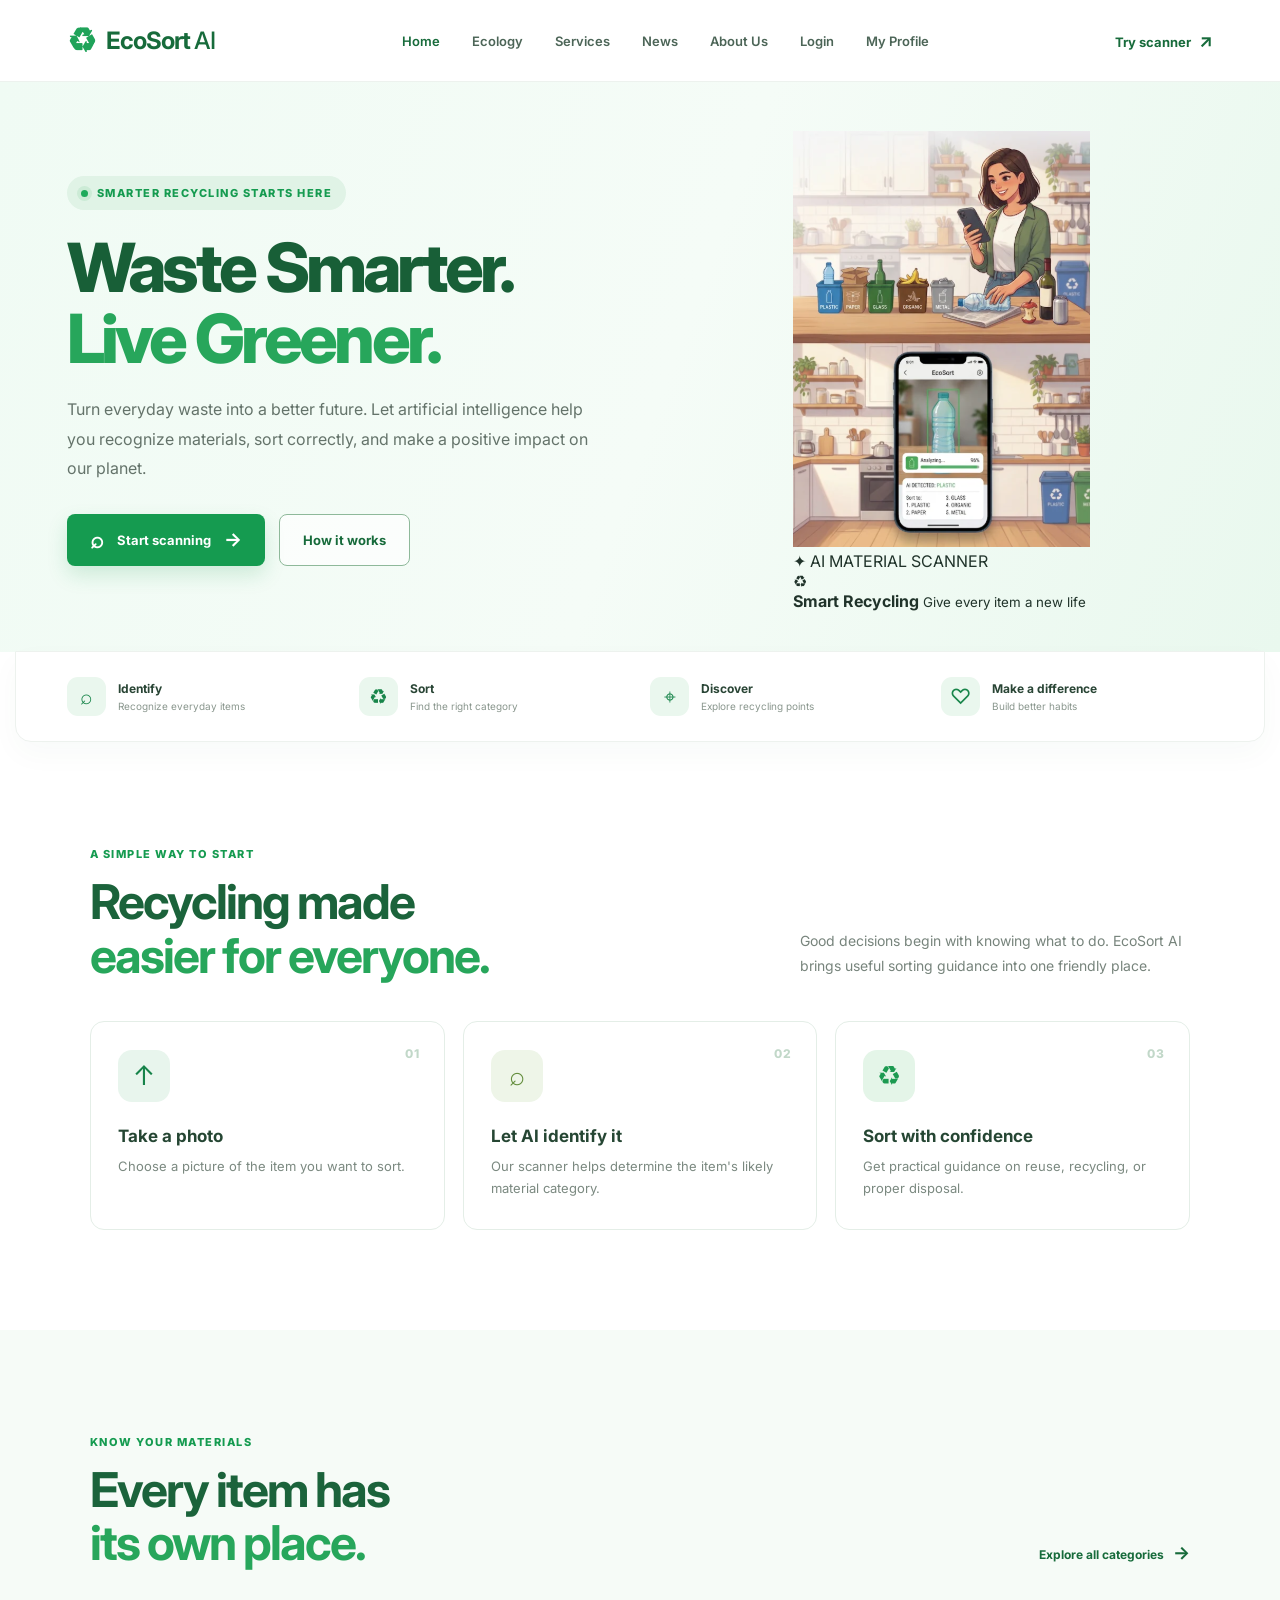
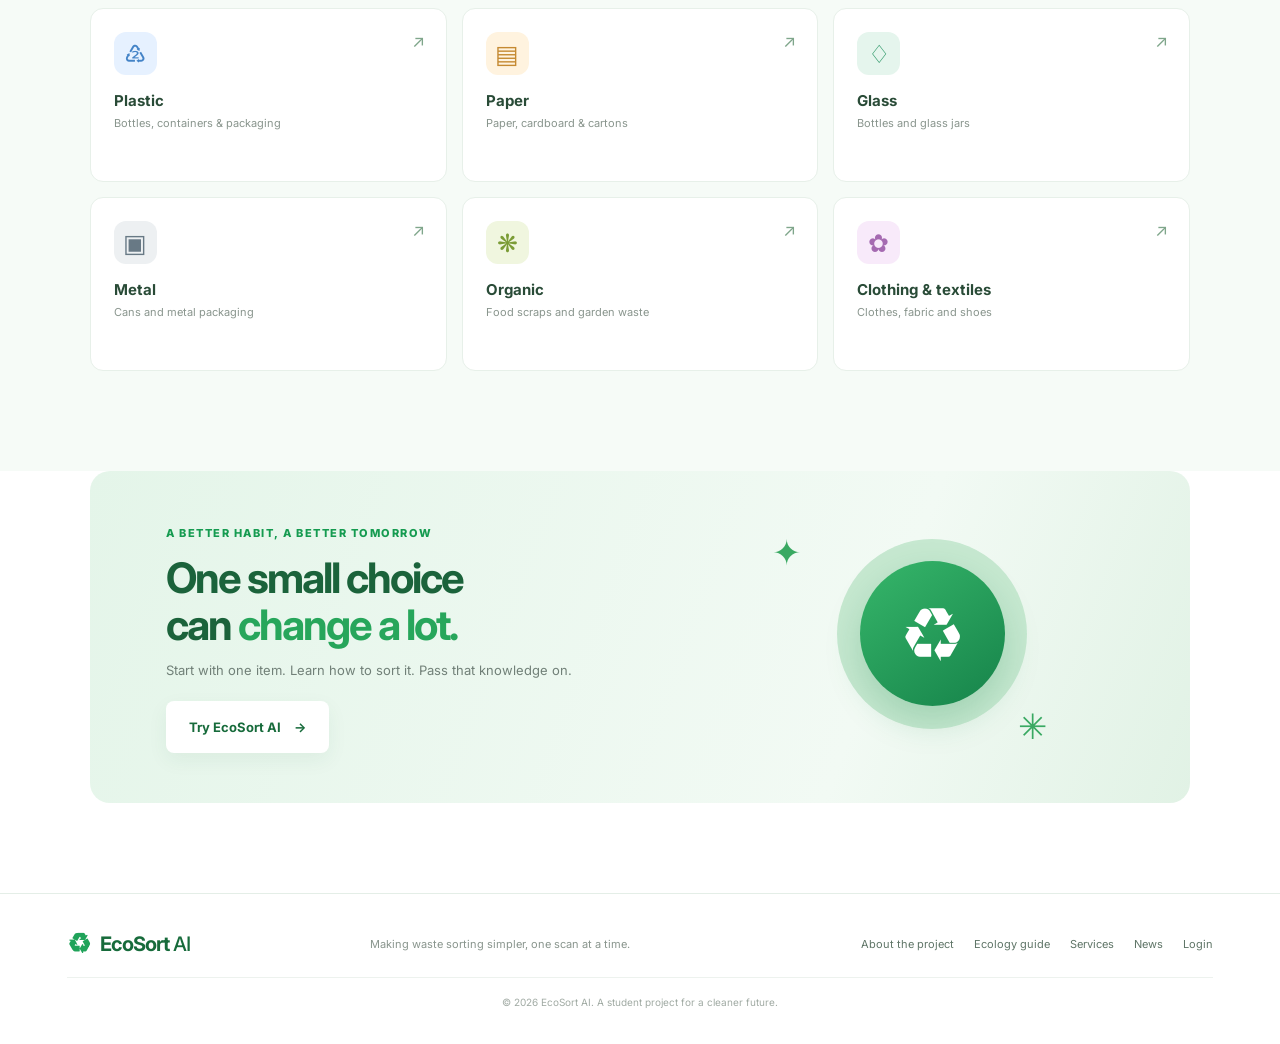
==== index.html @ e0323ab4 "Initial EcoSort AI website" ====
<!DOCTYPE html>
<html lang="en">
<head>
  <meta charset="UTF-8">
  <meta name="viewport" content="width=device-width, initial-scale=1.0">
  <meta name="description" content="EcoSort AI helps you identify waste and learn how to sort it correctly.">
  <title>EcoSort AI — Give Waste a Second Life</title>
  <link rel="preconnect" href="https://fonts.googleapis.com">
  <link rel="preconnect" href="https://fonts.gstatic.com" crossorigin>
  <link href="https://fonts.googleapis.com/css2?family=Inter:wght@400;500;600;700;800&display=swap" rel="stylesheet">
  <link rel="stylesheet" href="style.css">
  <script src="script.js" defer></script>
</head>
<body class="home-page">
  <header class="site-header">
    <a class="brand" href="index.html" aria-label="EcoSort AI home">
      <span class="brand-mark" aria-hidden="true">♻</span>
      <span>EcoSort <b>AI</b></span>
    </a>

    <button class="menu-toggle" type="button" aria-label="Open navigation" aria-expanded="false">
      <span></span><span></span><span></span>
    </button>

    <nav class="main-nav" aria-label="Main navigation">
      <a class="active" href="index.html">Home</a>
      <a href="ecology.html">Ecology</a>
      <a href="services.html">Services</a>
      <a href="news.html">News</a>
      <a href="about.html">About Us</a>
      <a href="login.html">Login</a>
      <a href="profile.html">My Profile</a>
    </nav>
    <a class="header-link" href="scanner.html">Try scanner <span>↗</span></a>
  </header>

  <main>
    <section class="hero">
      <div class="hero-copy">
        <div class="eyebrow"><span class="eyebrow-dot"></span> SMARTER RECYCLING STARTS HERE</div>
        <h1>Waste Smarter.<br><span>Live Greener.</span></h1>
        <p class="hero-description">
  Turn everyday waste into a better future. Let artificial intelligence
  help you recognize materials, sort correctly, and make a positive
  impact on our planet.
</p>
        <div class="hero-actions">
          <a class="button button-primary" href="services.html"><span class="button-icon">⌕</span> Start scanning <span class="arrow">→</span></a>
          <a class="button button-secondary" href="#how-it-works">How it works</a>
        </div>
      </div>

      <div class="hero-visual eco-visual">

  <div class="eco-orbit orbit-one"></div>
  <div class="eco-orbit orbit-two"></div>

  <div class="eco-main-card">
    <img src="images/bins.png" alt="EcoSort recycling system">

    <div class="eco-scan-line"></div>

    <div class="eco-ai-badge">
      <span>✦</span>
      AI MATERIAL SCANNER
    </div>

    <div class="eco-center-label">
      <span>♻</span>
      <div>
        <b>Smart Recycling</b>
        <small>Give every item a new life</small>
      </div>
    </div>
  </div>



</div>
    </section>

    <section class="trust-strip" aria-label="Platform benefits">
      <div><span class="strip-icon">⌕</span><span><b>Identify</b><small>Recognize everyday items</small></span></div>
      <div><span class="strip-icon">♻</span><span><b>Sort</b><small>Find the right category</small></span></div>
      <div><span class="strip-icon">⌖</span><span><b>Discover</b><small>Explore recycling points</small></span></div>
      <div><span class="strip-icon">♡</span><span><b>Make a difference</b><small>Build better habits</small></span></div>
    </section>

    <section class="section intro-section" id="how-it-works">
      <div class="section-heading">
        <div><span class="section-kicker">A SIMPLE WAY TO START</span><h2>Recycling made<br><span>easier for everyone.</span></h2></div>
        <p>Good decisions begin with knowing what to do. EcoSort AI brings useful sorting guidance into one friendly place.</p>
      </div>
      <div class="steps-grid">
        <article class="step-card"><span class="step-number">01</span><div class="step-symbol symbol-upload">↑</div><h3>Take a photo</h3><p>Choose a picture of the item you want to sort.</p></article>
        <article class="step-card"><span class="step-number">02</span><div class="step-symbol symbol-scan">⌕</div><h3>Let AI identify it</h3><p>Our scanner helps determine the item's likely material category.</p></article>
        <article class="step-card"><span class="step-number">03</span><div class="step-symbol symbol-leaf">♻</div><h3>Sort with confidence</h3><p>Get practical guidance on reuse, recycling, or proper disposal.</p></article>
      </div>
    </section>

    <section class="section categories-section" id="categories-preview">
      <div class="section-heading compact-heading">
        <div><span class="section-kicker">KNOW YOUR MATERIALS</span><h2>Every item has<br><span>its own place.</span></h2></div>
        <a class="text-link" href="ecology.html">Explore all categories <span>→</span></a>
      </div>
      <div class="category-grid">
        <a class="category-card cat-plastic" href="ecology.html"><span class="category-emoji">♴</span><span class="category-name">Plastic</span><span class="category-desc">Bottles, containers & packaging</span><span class="category-arrow">↗</span></a>
        <a class="category-card cat-paper" href="ecology.html"><span class="category-emoji">▤</span><span class="category-name">Paper</span><span class="category-desc">Paper, cardboard & cartons</span><span class="category-arrow">↗</span></a>
        <a class="category-card cat-glass" href="ecology.html"><span class="category-emoji">♢</span><span class="category-name">Glass</span><span class="category-desc">Bottles and glass jars</span><span class="category-arrow">↗</span></a>
        <a class="category-card cat-metal" href="ecology.html"><span class="category-emoji">▣</span><span class="category-name">Metal</span><span class="category-desc">Cans and metal packaging</span><span class="category-arrow">↗</span></a>
        <a class="category-card cat-organic" href="ecology.html"><span class="category-emoji">❋</span><span class="category-name">Organic</span><span class="category-desc">Food scraps and garden waste</span><span class="category-arrow">↗</span></a>
        <a class="category-card cat-textile" href="ecology.html"><span class="category-emoji">✿</span><span class="category-name">Clothing & textiles</span><span class="category-desc">Clothes, fabric and shoes</span><span class="category-arrow">↗</span></a>
      </div>
    </section>

    <section class="impact-banner">
      <div class="impact-copy"><span class="section-kicker">A BETTER HABIT, A BETTER TOMORROW</span><h2>One small choice<br>can <span>change a lot.</span></h2><p>Start with one item. Learn how to sort it. Pass that knowledge on.</p><a class="button button-light" href="services.html">Try EcoSort AI <span>→</span></a></div>
      <div class="impact-art" aria-hidden="true"><div class="impact-circle circle-back"></div><div class="impact-circle circle-front">♻</div><span class="leaf leaf-a">✦</span><span class="leaf leaf-b">✳</span></div>
    </section>
  </main>

  <footer class="site-footer" id="about-preview">
    <a class="brand footer-brand" href="index.html"><span class="brand-mark">♻</span><span>EcoSort <b>AI</b></span></a>
    <p>Making waste sorting simpler, one scan at a time.</p>
    <div class="footer-links"><a href="about.html">About the project</a><a href="ecology.html">Ecology guide</a><a href="services.html">Services</a><a href="news.html">News</a><a href="login.html">Login</a></div>
    <small>© <span id="year"></span> EcoSort AI. A student project for a cleaner future.</small>
  </footer>
</body>
</html>
---- style.css ----
:root{--green:#176b3b;--green-dark:#10552f;--bright:#159b50;--mint:#effaf3;--mint-2:#e2f4e8;--text:#20332a;--muted:#68776f;--line:#e4eee7;--white:#fff;--font:'Inter',Arial,sans-serif}*{box-sizing:border-box;margin:0;padding:0}html{scroll-behavior:smooth}body{font-family:var(--font);color:var(--text);background:#fff;-webkit-font-smoothing:antialiased}a{color:inherit;text-decoration:none}.site-header{height:82px;padding:0 clamp(22px,5.2vw,82px);display:flex;align-items:center;justify-content:space-between;background:rgba(255,255,255,.96);border-bottom:1px solid #edf2ee;position:sticky;top:0;z-index:20;backdrop-filter:blur(12px)}.brand{display:inline-flex;align-items:center;gap:10px;color:var(--green);font-size:24px;font-weight:700;letter-spacing:-1px;white-space:nowrap}.brand b{font-weight:500}.brand-mark{font-size:33px;line-height:1;color:#20a35a}.main-nav{display:flex;align-items:center;gap:clamp(16px,2.5vw,38px);margin:0 24px}.main-nav a{font-size:13px;font-weight:600;color:#4c6557;transition:color .2s}.main-nav a:hover,.main-nav a.active{color:var(--green)}.header-link{font-size:13px;font-weight:700;color:var(--green);white-space:nowrap}.header-link span{font-size:18px;margin-left:5px}.menu-toggle{display:none}.hero{min-height:570px;padding:68px clamp(22px,5.2vw,82px) 60px;background:linear-gradient(110deg,#f0fbf4 0%,#f5fcf7 52%,#e9f8ee 100%);display:grid;grid-template-columns:1fr 1fr;align-items:center;gap:5.2%;overflow:hidden}.hero-copy{max-width:610px;position:relative;z-index:2}.eyebrow,.section-kicker{font-size:11px;font-weight:800;letter-spacing:1.5px;color:var(--bright)}.eyebrow{display:inline-flex;align-items:center;gap:9px;padding:10px 14px;border-radius:30px;background:#e0f3e6;margin-bottom:22px}.eyebrow-dot{width:7px;height:7px;border-radius:50%;background:#1eaa5b;box-shadow:0 0 0 4px #ccebd6}.hero h1{font-size:clamp(46px,5.3vw,76px);line-height:1.04;letter-spacing:-3.8px;font-weight:800;color:#185f37}.hero h1 span,.section-heading h2 span,.impact-copy h2 span{color:#27a65b}.hero-description{max-width:540px;margin-top:22px;color:#64736a;font-size:16px;line-height:1.85}.hero-actions{display:flex;align-items:center;gap:14px;margin-top:30px;flex-wrap:wrap}.button{min-height:52px;padding:0 23px;display:inline-flex;align-items:center;justify-content:center;gap:13px;border-radius:8px;font-size:13px;font-weight:700;transition:transform .2s,box-shadow .2s,background .2s}.button:hover{transform:translateY(-3px)}.button-primary{background:#159b50;color:#fff;box-shadow:0 9px 20px #159b502b}.button-primary:hover{background:#117e40;box-shadow:0 12px 24px #159b5038}.button-icon{font-size:23px}.arrow{font-size:19px}.button-secondary{border:1px solid #8eb99a;color:var(--green);background:#ffffffa8}.button-secondary:hover{background:#fff}.hero-note{display:flex;align-items:center;gap:12px;margin-top:32px;color:#77867c;font-size:12px}.mini-avatars{display:flex;padding-left:3px}.mini-avatars i{width:25px;height:25px;border-radius:50%;display:grid;place-items:center;margin-left:-4px;border:2px solid #f1faf4;background:#d9efdf;font-style:normal;font-size:12px}.hero-visual{height:410px;position:relative;display:flex;align-items:center;justify-content:center}.visual-glow{position:absolute;width:85%;height:85%;border-radius:50%;background:#c8ebd2;filter:blur(50px);opacity:.75}.visual-image-wrap{position:relative;width:min(100%,590px);height:365px;border-radius:18px;overflow:hidden;box-shadow:0 24px 55px #245b3822;z-index:1;background:#d9e9df}.visual-image-wrap>img{width:100%;height:100%;object-fit:cover;display:block}.image-label{position:absolute;left:18px;bottom:18px;display:flex;align-items:center;gap:11px;padding:12px 16px;border-radius:12px;background:#ffffffeb;box-shadow:0 8px 25px #183c2520}.label-icon{width:34px;height:34px;display:grid;place-items:center;border-radius:9px;background:#e3f5e8;color:var(--green);font-size:21px}.image-label b,.floating-card b{display:block;font-size:12px;color:#244332}.image-label small,.floating-card small{display:block;margin-top:4px;font-size:10px;color:#829087}.floating-card{position:absolute;z-index:3;display:flex;align-items:center;gap:10px;padding:12px 16px;border:1px solid #ffffffb8;border-radius:12px;background:#ffffffed;box-shadow:0 12px 35px #234a3020}.floating-card-top{top:28px;right:-10px}.floating-card-bottom{bottom:24px;right:-18px}.floating-icon,.check-icon{width:31px;height:31px;display:grid;place-items:center;border-radius:9px;background:#e5f5e9;color:#168746;font-size:17px}.check-icon{background:#159b50;color:#fff}.visual-spark{position:absolute;color:#41b66d;font-size:28px}.spark-one{top:27px;left:0}.spark-two{bottom:20px;left:25px;font-size:19px}.trust-strip{max-width:1250px;margin:-1px auto 0;padding:25px clamp(22px,4vw,55px);display:grid;grid-template-columns:repeat(4,1fr);gap:20px;background:#fff;border:1px solid #edf2ee;border-radius:0 0 16px 16px;box-shadow:0 12px 30px #245b3808}.trust-strip>div{display:flex;align-items:center;gap:12px}.strip-icon{width:39px;height:39px;display:grid;place-items:center;border-radius:11px;background:#eaf7ee;color:#18854a;font-size:21px}.trust-strip b,.trust-strip small{display:block}.trust-strip b{font-size:12px;color:#294535}.trust-strip small{margin-top:4px;color:#8a978e;font-size:10px}.section{padding:100px clamp(22px,7vw,110px)}.section-heading{display:flex;align-items:flex-end;justify-content:space-between;gap:35px;margin-bottom:38px}.section-heading h2,.impact-copy h2{margin-top:13px;font-size:clamp(32px,4vw,48px);line-height:1.12;letter-spacing:-2px;color:#1b633b}.section-heading>p{max-width:390px;color:#77847c;font-size:14px;line-height:1.8;padding-bottom:4px}.steps-grid{display:grid;grid-template-columns:repeat(3,1fr);gap:18px}.step-card{position:relative;padding:28px 27px 30px;border:1px solid var(--line);border-radius:14px;background:#fff;transition:transform .25s,box-shadow .25s}.step-card:hover{transform:translateY(-5px);box-shadow:0 16px 35px #1c69300e}.step-number{position:absolute;right:24px;top:24px;color:#c2d8c9;font-size:12px;font-weight:800;letter-spacing:1px}.step-symbol{width:52px;height:52px;display:grid;place-items:center;border-radius:14px;font-size:27px;margin-bottom:24px}.symbol-upload{background:#e8f5ed;color:#16834a}.symbol-scan{background:#eef5e8;color:#638d3c}.symbol-leaf{background:#e4f5e8;color:#1c9a51}.step-card h3{font-size:17px;color:#254633;margin-bottom:9px}.step-card p{font-size:13px;line-height:1.7;color:#7b8980;max-width:290px}.categories-section{background:#f6fbf7}.compact-heading{align-items:flex-end}.text-link{font-size:12px;font-weight:700;color:var(--green);padding-bottom:7px;white-space:nowrap}.text-link span{font-size:18px;margin-left:6px}.category-grid{display:grid;grid-template-columns:repeat(3,1fr);gap:15px}.category-card{position:relative;min-height:174px;padding:23px;border:1px solid #e7f0e9;border-radius:13px;background:#fff;display:flex;flex-direction:column;align-items:flex-start;transition:transform .2s,box-shadow .2s}.category-card:hover{transform:translateY(-4px);box-shadow:0 14px 30px #245b3812}.category-emoji{width:43px;height:43px;border-radius:12px;display:grid;place-items:center;font-size:25px;margin-bottom:16px}.cat-plastic .category-emoji{background:#e6f1ff;color:#4383c7}.cat-paper .category-emoji{background:#fff3df;color:#c58a32}.cat-glass .category-emoji{background:#e5f5ed;color:#30996a}.cat-metal .category-emoji{background:#edf0f2;color:#687985}.cat-organic .category-emoji{background:#f0f6df;color:#7b9c36}.cat-textile .category-emoji{background:#f8eafa;color:#a56ab1}.category-name{font-size:15px;font-weight:700;color:#294b37}.category-desc{font-size:11px;color:#89958d;margin-top:6px}.category-arrow{position:absolute;right:21px;top:22px;color:#7fa68b;font-size:17px}.impact-banner{margin:0 clamp(22px,7vw,110px) 90px;padding:50px 6%;min-height:300px;border-radius:20px;background:linear-gradient(110deg,#e4f5e9,#f2faf4 70%,#e1f2e5);display:flex;align-items:center;justify-content:space-between;overflow:hidden;position:relative}.impact-copy{position:relative;z-index:2}.impact-copy h2{font-size:42px}.impact-copy p{margin:14px 0 23px;color:#718078;font-size:13px}.button-light{background:#fff;color:var(--green);box-shadow:0 7px 20px #245b3810}.impact-art{width:300px;height:220px;position:relative;margin-right:7%}.impact-circle{position:absolute;border-radius:50%;display:grid;place-items:center}.circle-back{width:190px;height:190px;right:20px;top:12px;background:#c6e8d0}.circle-front{width:145px;height:145px;right:42px;top:34px;background:linear-gradient(145deg,#36b66a,#16834a);color:#fff;font-size:75px;box-shadow:0 15px 35px #16834a35}.leaf{position:absolute;color:#39a962;font-size:35px}.leaf-a{top:4px;left:25px}.leaf-b{bottom:0;right:0}.site-footer{padding:36px clamp(22px,5.2vw,82px);display:grid;grid-template-columns:1fr 1.4fr 1.5fr;align-items:center;gap:20px;border-top:1px solid var(--line)}.footer-brand{font-size:20px}.footer-brand .brand-mark{font-size:27px}.site-footer p{font-size:11px;color:#89958d}.footer-links{display:flex;justify-content:flex-end;gap:20px}.footer-links a{font-size:11px;color:#5f7567}.site-footer>small{grid-column:1/-1;text-align:center;color:#a0aaa3;font-size:10px;padding-top:18px;border-top:1px solid #edf2ee}@media(max-width:1050px){.site-header{padding:0 25px}.main-nav{gap:15px;margin:0 12px}.main-nav a{font-size:11px}.hero{gap:3%;padding-left:35px;padding-right:35px}.hero h1{font-size:58px}.hero-visual{height:350px}.visual-image-wrap{height:310px}.floating-card-top{right:-3px}.floating-card-bottom{right:-7px}.trust-strip{margin:0 20px}.section{padding:75px 35px}}@media(max-width:760px){.site-header{height:70px}.brand{font-size:21px}.menu-toggle{display:flex;width:42px;height:42px;flex-direction:column;justify-content:center;align-items:center;gap:5px;border:1px solid var(--line);border-radius:9px;background:#fff;cursor:pointer;margin-left:auto}.menu-toggle span{width:18px;height:2px;background:var(--green);border-radius:2px}.main-nav{display:none;position:absolute;top:69px;left:0;right:0;margin:0;padding:17px 24px 22px;background:#fff;border-bottom:1px solid var(--line);box-shadow:0 15px 25px #244b3010;flex-direction:column;align-items:flex-start;gap:18px}.main-nav.open{display:flex}.main-nav a{font-size:13px}.header-link{margin-left:13px;font-size:11px}.hero{grid-template-columns:1fr;padding:48px 24px 42px;gap:25px}.hero h1{font-size:clamp(48px,12vw,66px);letter-spacing:-2.7px}.hero-description{font-size:14px;line-height:1.75}.hero-visual{height:320px;margin:0 7px}.visual-image-wrap{height:275px}.floating-card-top{top:0;right:-10px}.floating-card-bottom{bottom:0;right:-10px}.trust-strip{grid-template-columns:repeat(2,1fr);gap:18px;margin:0 12px;padding:22px 17px}.section{padding:65px 24px}.section-heading{display:block}.section-heading>p{margin-top:17px}.steps-grid{grid-template-columns:1fr}.step-card{min-height:170px}.category-grid{grid-template-columns:repeat(2,1fr)}.category-card{min-height:165px;padding:18px}.impact-banner{margin:0 18px 60px;padding:35px 25px;min-height:300px}.impact-copy h2{font-size:34px}.impact-art{position:absolute;right:-115px;bottom:-80px;opacity:.45}.site-footer{grid-template-columns:1fr;gap:13px;padding:30px 24px}.footer-links{justify-content:flex-start;flex-wrap:wrap}.site-footer>small{grid-column:auto;text-align:left}}@media(max-width:420px){.header-link{display:none}.hero-actions{align-items:stretch;flex-direction:column}.button{width:100%}.trust-strip{grid-template-columns:1fr 1fr}.trust-strip small{font-size:9px}.category-grid{grid-template-columns:1fr 1fr}.category-card{padding:15px;min-height:158px}.category-name{font-size:13px}.category-desc{font-size:10px}.section-heading h2{font-size:35px}.text-link{display:inline-block;margin-top:20px}} /* =========================================
   ABOUT US — PREMIUM DESIGN
========================================= */

.about-hero {
    min-height: 440px;
    padding: 90px clamp(22px, 7vw, 110px);
    display: flex;
    align-items: center;
    position: relative;
    overflow: hidden;
    background:
        radial-gradient(circle at 85% 30%, #ccebd5 0, transparent 30%),
        linear-gradient(120deg, #effaf3, #e2f4e8);
}

.about-hero::after {
    content: "♻";
    position: absolute;
    right: 9%;
    top: 50%;
    transform: translateY(-50%) rotate(-15deg);
    font-size: 230px;
    color: #168746;
    opacity: .07;
}

.about-hero-content {
    max-width: 680px;
    position: relative;
    z-index: 2;
}

.about-hero h1 {
    margin-top: 20px;
    font-size: clamp(42px, 5.5vw, 68px);
    line-height: 1.08;
    letter-spacing: -3px;
    color: #185f37;
}

.about-hero h1 span {
    color: #27a65b;
}

.about-hero p {
    max-width: 560px;
    margin: 22px 0 28px;
    color: #68776f;
    font-size: 15px;
    line-height: 1.9;
}

.about-section {
    padding-top: 85px;
    padding-bottom: 85px;
}

.about-section:nth-of-type(3) {
    background: #f6fbf7;
}

.about-highlight {
    display: flex;
    align-items: center;
    gap: 25px;
    padding: 32px;
    border: 1px solid #e3efe6;
    border-radius: 18px;
    background: linear-gradient(120deg, #f3faf5, #ffffff);
    box-shadow: 0 12px 35px #245b3809;
    transition: .25s ease;
}

.about-highlight:hover {
    transform: translateY(-5px);
    box-shadow: 0 18px 40px #245b3815;
}

.about-highlight-icon {
    min-width: 75px;
    height: 75px;
    display: grid;
    place-items: center;
    border-radius: 20px;
    background: #e3f4e8;
    font-size: 38px;
}

.about-highlight h3 {
    margin-bottom: 10px;
    color: #245b38;
    font-size: 20px;
}

.about-highlight p {
    max-width: 760px;
    color: #77847c;
    font-size: 14px;
    line-height: 1.8;
}

.technology-section {
    background: #f6fbf7;
}

.technology-grid {
    display: grid;
    grid-template-columns: repeat(3, 1fr);
    gap: 18px;
}

.technology-card {
    min-height: 225px;
    padding: 28px;
    border: 1px solid #e5eee7;
    border-radius: 16px;
    background: #ffffff;
    transition: transform .25s, box-shadow .25s, border-color .25s;
}

.technology-card:hover {
    transform: translateY(-6px);
    border-color: #b9dfc4;
    box-shadow: 0 17px 35px #245b3812;
}

.technology-icon {
    width: 52px;
    height: 52px;
    display: grid;
    place-items: center;
    margin-bottom: 22px;
    border-radius: 14px;
    background: #e9f6ed;
    font-size: 27px;
}

.technology-card h3 {
    margin-bottom: 11px;
    color: #254633;
    font-size: 17px;
}

.technology-card p {
    color: #7b8980;
    font-size: 13px;
    line-height: 1.8;
}

.about-section .steps-grid {
    gap: 20px;
}

.about-section .step-card {
    min-height: 220px;
    border-radius: 16px;
}

.about-section .step-symbol {
    width: 55px;
    height: 55px;
    background: #e8f5ed;
    color: #16834a;
}

.about-section .step-number {
    color: #a8cdb4;
}

/* ABOUT MOBILE DESIGN */

@media (max-width: 760px) {

    .about-hero {
        min-height: 420px;
        padding: 65px 24px;
    }

    .about-hero::after {
        right: -35px;
        top: 75%;
        font-size: 150px;
    }

    .about-hero h1 {
        font-size: 46px;
        letter-spacing: -2px;
    }

    .about-hero p {
        font-size: 14px;
    }

    .about-section {
        padding: 65px 24px;
    }

    .about-highlight {
        align-items: flex-start;
        flex-direction: column;
        padding: 25px;
        gap: 17px;
    }

    .about-highlight h3 {
        font-size: 18px;
    }

    .technology-grid {
        grid-template-columns: repeat(2, 1fr);
        gap: 12px;
    }

    .technology-card {
        min-height: 230px;
        padding: 19px;
    }

    .technology-card h3 {
        font-size: 15px;
    }

    .technology-card p {
        font-size: 12px;
    }
}

@media (max-width: 420px) {

    .technology-grid {
        grid-template-columns: 1fr;
    }

    .technology-card {
        min-height: auto;
    }

    .about-hero h1 {
        font-size: 40px;
    }
    /* DID YOU KNOW — PREMIUM DESIGN */

.ecology-section:has(.ecology-heading h2:nth-child(2)) {
    position: relative;
}

.ecology-section:has(.ecology-heading h2) .benefits {
    display: grid;
    grid-template-columns: repeat(4, 1fr);
    gap: 22px;
}

.ecology-section:has(.ecology-heading h2) .benefit {
    background: linear-gradient(145deg, #ffffff, #f0f8ef);
    border: 1px solid #dcebdc;
    border-radius: 22px;
    padding: 30px 22px;
    min-height: 170px;
    display: flex;
    flex-direction: column;
    align-items: flex-start;
    gap: 18px;
    box-shadow: 0 8px 25px rgba(31, 107, 52, 0.06);
    transition: 0.3s ease;
}

.ecology-section:has(.ecology-heading h2) .benefit:hover {
    transform: translateY(-7px);
    box-shadow: 0 15px 30px rgba(31, 107, 52, 0.12);
}

.ecology-section:has(.ecology-heading h2) .benefit strong {
    width: 55px;
    height: 55px;
    display: flex;
    align-items: center;
    justify-content: center;
    background: #e3f1e1;
    border-radius: 16px;
    font-size: 28px;
}

.ecology-section:has(.ecology-heading h2) .benefit span {
    color: #34443a;
    font-size: 15px;
    line-height: 1.7;
}

@media (max-width: 900px) {
    .ecology-section:has(.ecology-heading h2) .benefits {
        grid-template-columns: repeat(2, 1fr);
    }
}

@media (max-width: 550px) {
    .ecology-section:has(.ecology-heading h2) .benefits {
        grid-template-columns: 1fr;
    }
}

}
/* CONTACT US — NEW MODERN DESIGN */

.contact-section {
    padding: 100px 20px;
    background: #f3f8f4;
}

.contact-container {
    max-width: 1150px;
    margin: 0 auto;
    display: grid;
    grid-template-columns: 0.85fr 1.15fr;
    background: #ffffff;
    border-radius: 24px;
    overflow: hidden;
    box-shadow: 0 20px 60px rgba(20, 70, 40, 0.10);
}

/* LEFT SIDE */

.contact-info {
    padding: 55px 45px;
    background: linear-gradient(145deg, #176b3b, #0d4929);
    color: #ffffff;
    display: flex;
    flex-direction: column;
    justify-content: space-between;
}

.contact-info h2 {
    font-size: 34px;
    margin-bottom: 18px;
    color: #ffffff;
}

.contact-info p {
    color: #d5eadb;
    line-height: 1.8;
    font-size: 15px;
}

.contact-info::after {
    content: "🌿";
    font-size: 100px;
    opacity: 0.18;
    text-align: right;
    margin-top: 40px;
}

/* RIGHT SIDE */

.contact-form {
    padding: 55px 50px;
}

.contact-form h2 {
    font-size: 30px;
    color: #176b3b;
    margin-bottom: 12px;
}

.contact-form > p {
    color: #718078;
    margin-bottom: 30px;
}

.contact-form input,
.contact-form textarea {
    width: 100%;
    padding: 16px 18px;
    margin-bottom: 18px;
    border: 1px solid #dce9df;
    border-radius: 12px;
    background: #f8fbf8;
    font-size: 15px;
    font-family: inherit;
    outline: none;
    transition: 0.3s;
}

.contact-form input:focus,
.contact-form textarea:focus {
    border-color: #269653;
    background: #ffffff;
    box-shadow: 0 0 0 4px rgba(38, 150, 83, 0.08);
}

.contact-form textarea {
    min-height: 140px;
    resize: vertical;
}

.contact-form button {
    width: 100%;
    padding: 17px;
    border: none;
    border-radius: 12px;
    background: #176b3b;
    color: #ffffff;
    font-size: 16px;
    font-weight: 600;
    cursor: pointer;
    transition: 0.3s;
}

.contact-form button:hover {
    background: #10552f;
    transform: translateY(-2px);
    box-shadow: 0 8px 20px rgba(23, 107, 59, 0.2);
}

.contact-status {
    margin-top: 15px;
    font-size: 14px;
}

/* MOBILE */

@media (max-width: 750px) {
    .contact-section {
        padding: 60px 16px;
    }

    .contact-container {
        grid-template-columns: 1fr;
    }

    .contact-info {
        padding: 35px 28px;
    }

    .contact-info h2 {
        font-size: 28px;
    }

    .contact-info::after {
        font-size: 65px;
        margin-top: 15px;
    }

    .contact-form {
        padding: 35px 25px;
    }

    .contact-form h2 {
        font-size: 25px;
    }
}
/* HOME HERO — MOBILE IMAGE FIX */

@media (max-width: 768px) {
    .home-page .hero {
        display: flex;
        flex-direction: column;
        gap: 35px;
        padding: 55px 20px 40px;
    }

    .home-page .hero-copy {
        width: 100%;
    }

    .home-page .eco-visual {
        width: 100%;
        max-width: 480px;
        margin: 0 auto;
        min-width: 0;
    }

    .home-page .eco-main-card {
        width: 100%;
        max-width: 100%;
        margin: 0 auto;
    }

    .home-page .eco-main-card img {
        display: block;
        width: 100%;
        height: auto;
        object-fit: contain;
    }
}

@media (max-width: 480px) {
    .home-page .hero {
        padding: 40px 16px 30px;
    }

    .home-page .eco-visual {
        max-width: 100%;
    }

    .home-page .eco-center-label {
        transform: scale(0.85);
        transform-origin: bottom left;
    }

    .home-page .eco-ai-badge {
        font-size: 10px;
    }
}
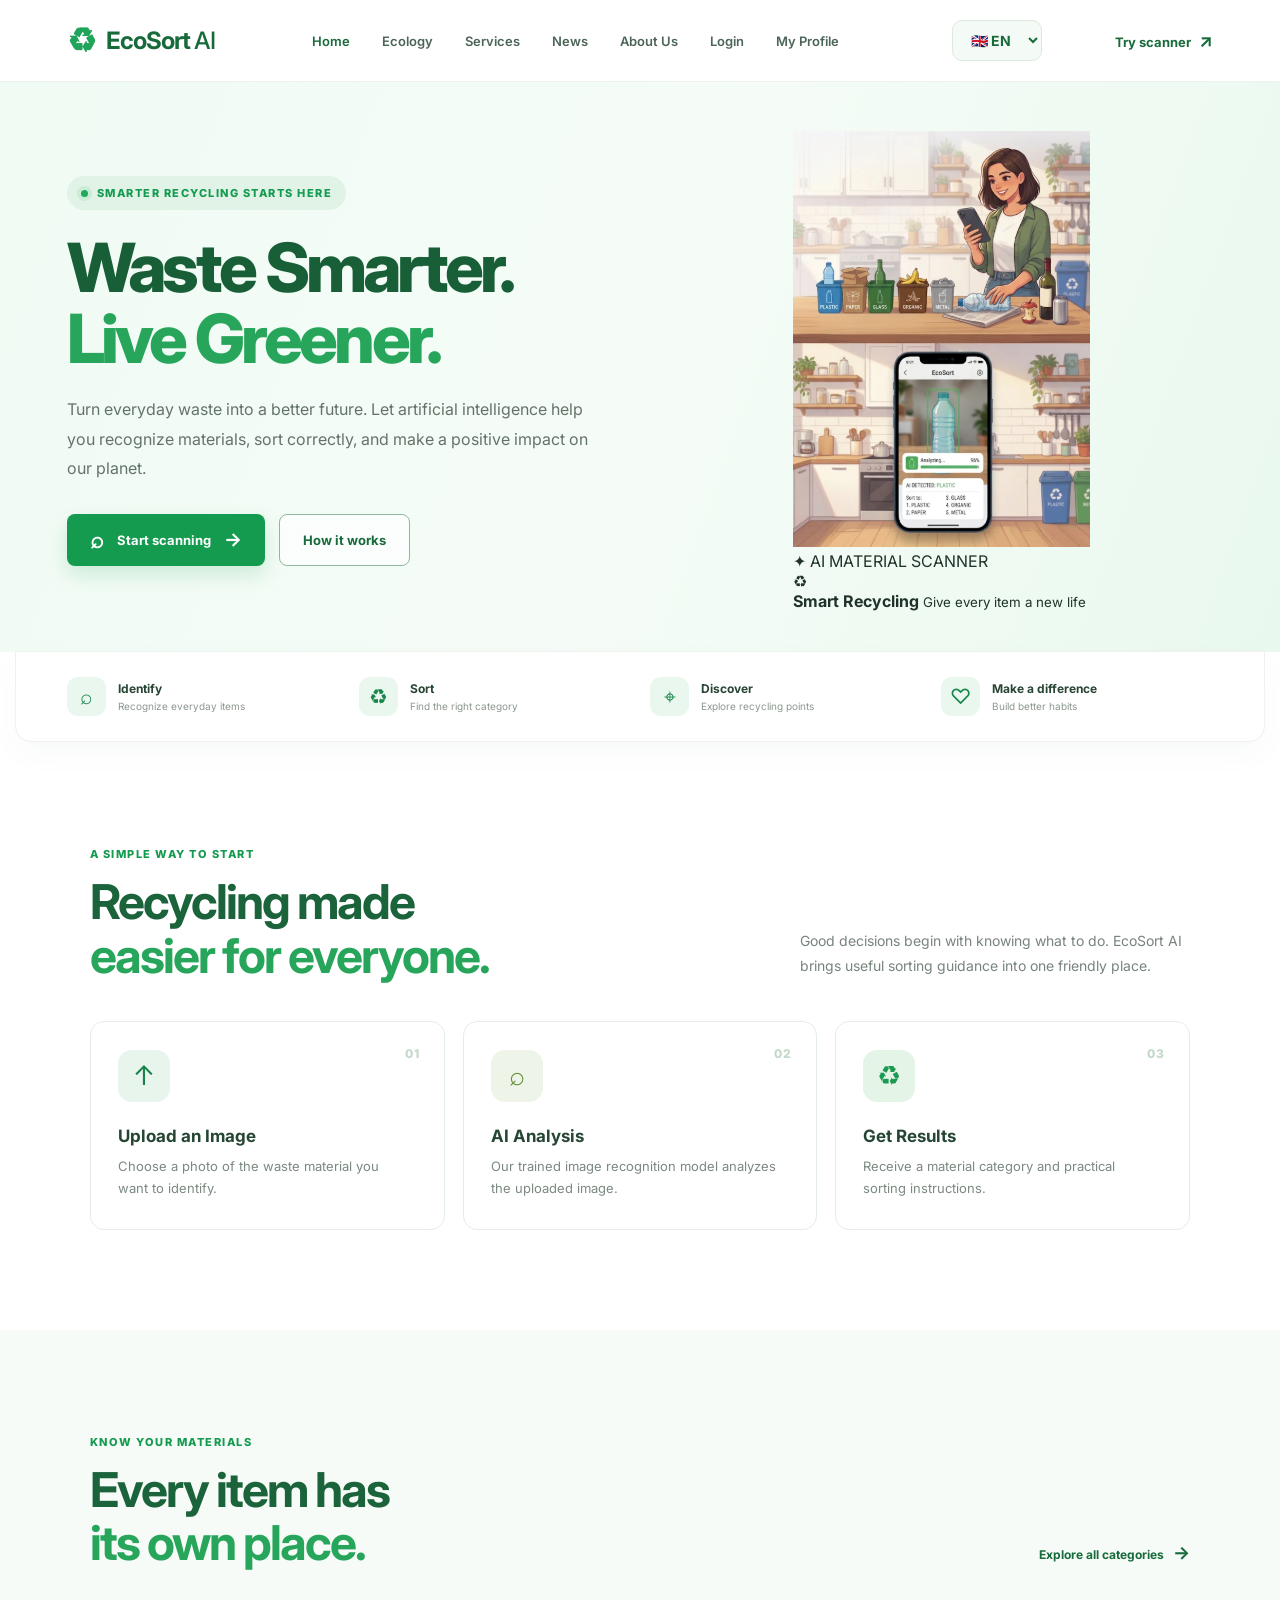
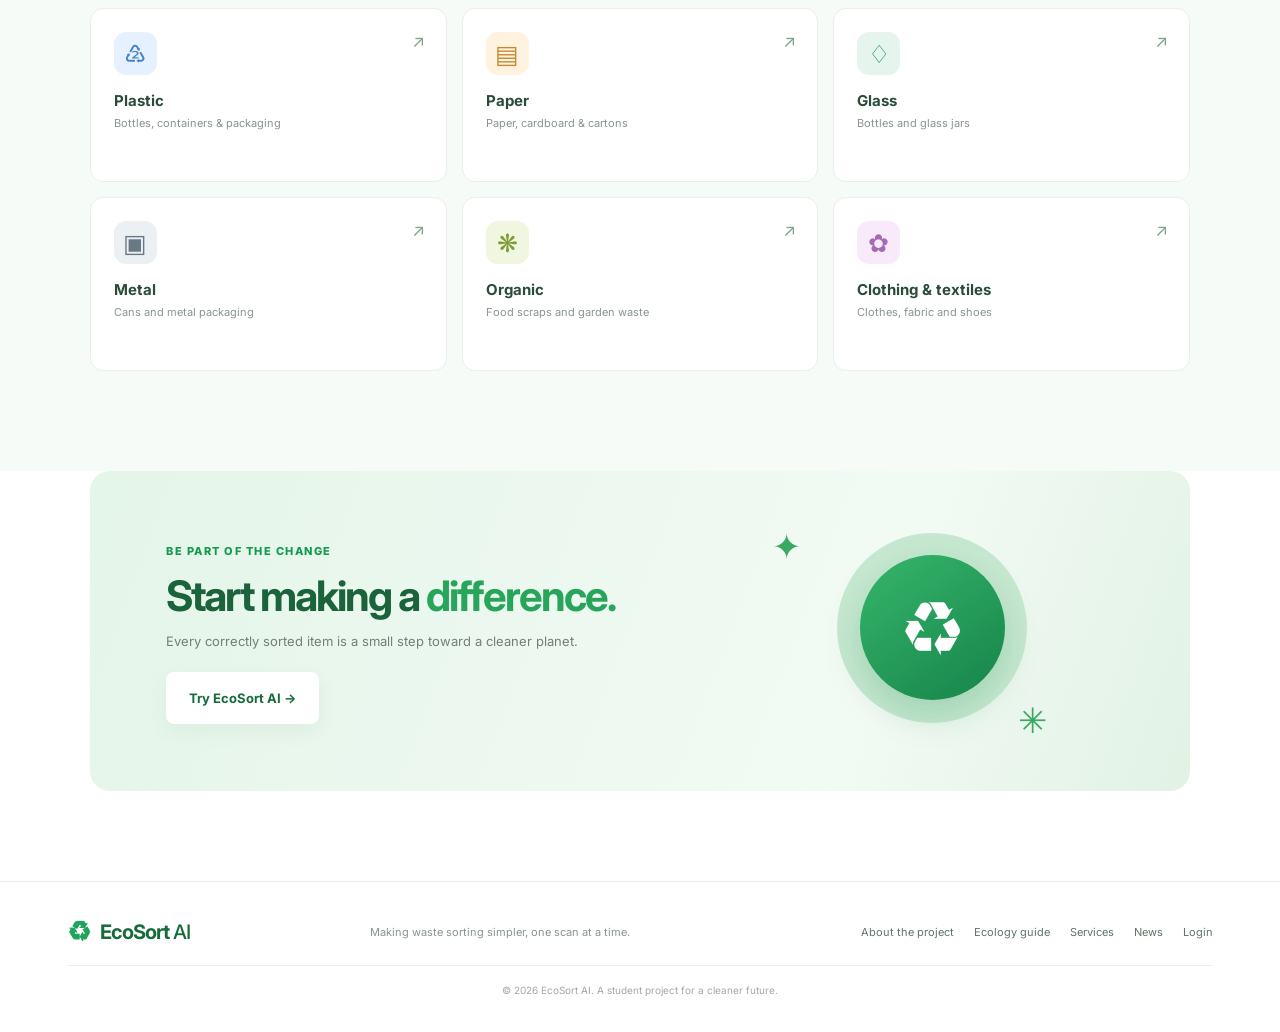
==== commit 1c6806c5: "Complete multilingual support" ====
--- a/index.html
+++ b/index.html
@@ -31,6 +31,13 @@
       <a href="login.html">Login</a>
       <a href="profile.html">My Profile</a>
     </nav>
+    <div class="language-switcher">
+  <select id="languageSelect" aria-label="Choose language">
+    <option value="kk">🇰🇿 KZ</option>
+    <option value="ru">🇷🇺 RU</option>
+    <option value="en">🇬🇧 EN</option>
+  </select>
+</div>
     <a class="header-link" href="scanner.html">Try scanner <span>↗</span></a>
   </header>
 
--- a/style.css
+++ b/style.css
@@ -448,56 +448,34 @@
         font-size: 25px;
     }
 }
-/* HOME HERO — MOBILE IMAGE FIX */
-
-@media (max-width: 768px) {
-    .home-page .hero {
-        display: flex;
-        flex-direction: column;
-        gap: 35px;
-        padding: 55px 20px 40px;
-    }
-
-    .home-page .hero-copy {
-        width: 100%;
-    }
-
-    .home-page .eco-visual {
-        width: 100%;
-        max-width: 480px;
-        margin: 0 auto;
-        min-width: 0;
-    }
-
-    .home-page .eco-main-card {
-        width: 100%;
-        max-width: 100%;
-        margin: 0 auto;
-    }
-
-    .home-page .eco-main-card img {
-        display: block;
-        width: 100%;
-        height: auto;
-        object-fit: contain;
-    }
-}
-
-@media (max-width: 480px) {
-    .home-page .hero {
-        padding: 40px 16px 30px;
-    }
-
-    .home-page .eco-visual {
-        max-width: 100%;
-    }
-
-    .home-page .eco-center-label {
-        transform: scale(0.85);
-        transform-origin: bottom left;
-    }
-
-    .home-page .eco-ai-badge {
-        font-size: 10px;
-    }
-}
+/* Language Switcher */
+.language-switcher {
+  display: flex;
+  align-items: center;
+  margin-left: 15px;
+}
+
+.language-switcher select {
+  padding: 10px 14px;
+  border: 1px solid #dce9df;
+  border-radius: 10px;
+  background: #f4faf5;
+  color: #176b3b;
+  font-family: inherit;
+  font-size: 14px;
+  font-weight: 700;
+  cursor: pointer;
+  outline: none;
+  transition: 0.3s ease;
+}
+
+.language-switcher select:hover {
+  background: #e5f4e9;
+  border-color: #176b3b;
+}
+
+@media (max-width: 900px) {
+  .language-switcher {
+    margin: 12px 0;
+  }
+}
